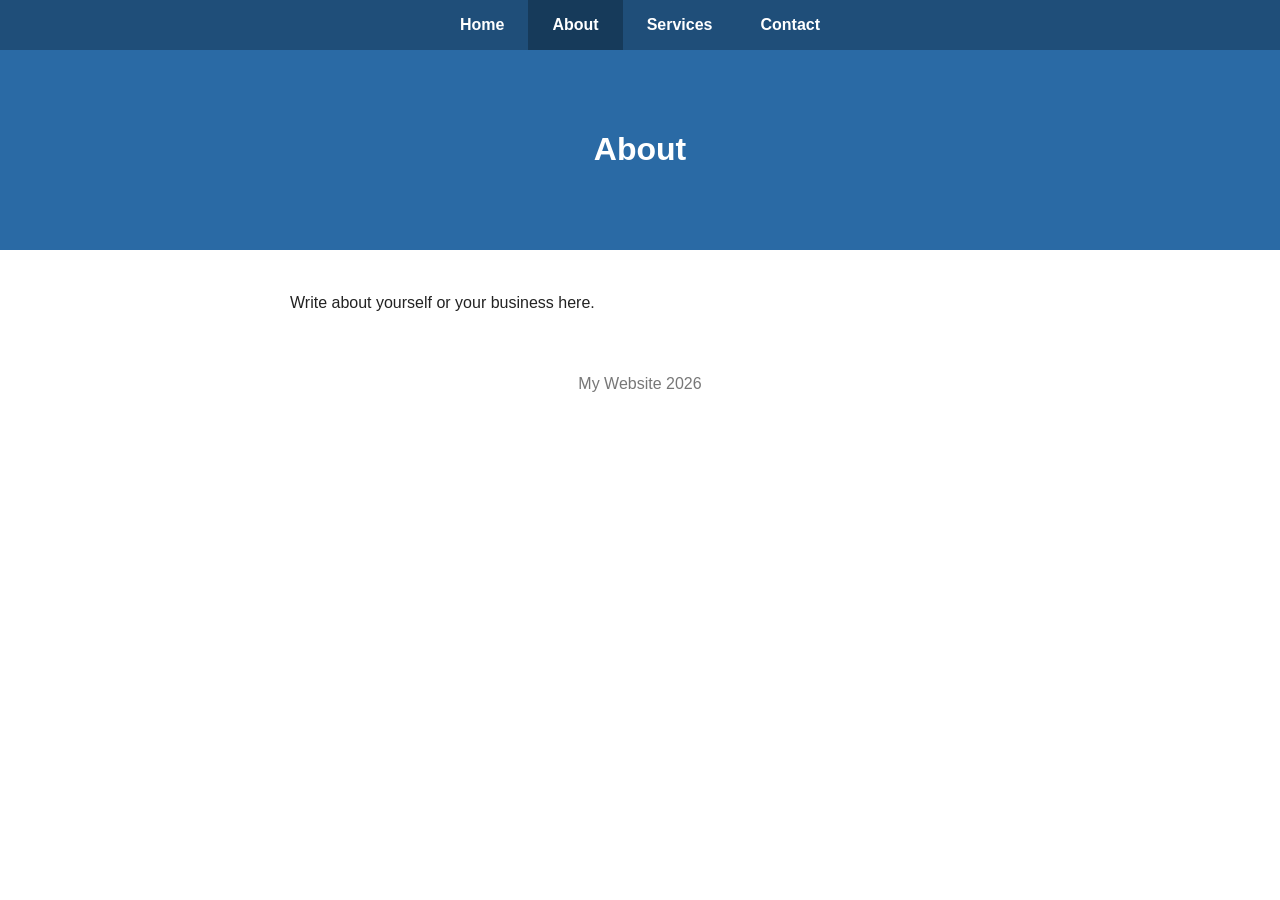
==== About.html @ 81dd599b "Add About.html page with basic structure" ====
<!DOCTYPE html>
<html lang="en">
<head>
  <meta charset="UTF-8">
  <meta name="viewport" content="width=device-width, initial-scale=1">
  <title>My Website - About</title>
  <style>
    body { font-family: Arial, sans-serif; margin: 0; color: #222; }
    nav { background: #1f4e79; display: flex; flex-wrap: wrap; justify-content: center; }
    nav a { color: white; text-decoration: none; padding: 16px 24px; font-weight: bold; }
    nav a:hover, nav a.active { background: #163a5a; }
    header { background: #2a6aa5; color: white; padding: 60px 20px; text-align: center; }
    main { max-width: 700px; margin: 40px auto; padding: 0 20px; line-height: 1.6; }
    footer { text-align: center; padding: 20px; color: #777; }
  </style>
</head>
<body>
  <nav>
    <a href="index.html">Home</a>
    <a href="about.html" class="active">About</a>
    <a href="services.html">Services</a>
    <a href="contact.html">Contact</a>
  </nav>
  <header>
    <h1>About</h1>
  </header>
  <main>
    <p>Write about yourself or your business here.</p>
  </main>
  <footer>My Website 2026</footer>
</body>
</html>
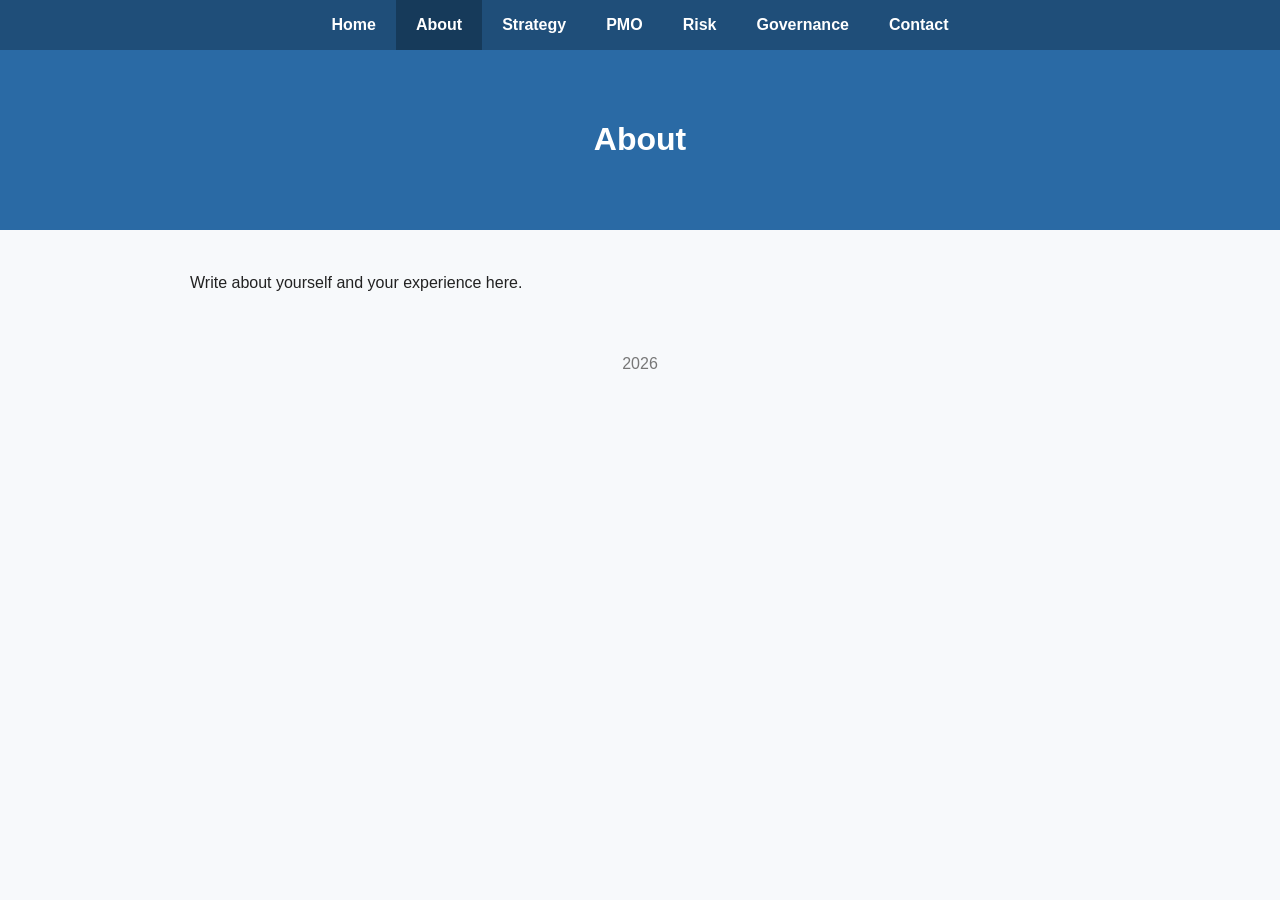
==== commit 3ab7e2ae: "Revise About page structure and content Updated the title and linked external stylesheet. Modified n" ====
--- a/About.html
+++ b/About.html
@@ -3,30 +3,25 @@
 <head>
   <meta charset="UTF-8">
   <meta name="viewport" content="width=device-width, initial-scale=1">
-  <title>My Website - About</title>
-  <style>
-    body { font-family: Arial, sans-serif; margin: 0; color: #222; }
-    nav { background: #1f4e79; display: flex; flex-wrap: wrap; justify-content: center; }
-    nav a { color: white; text-decoration: none; padding: 16px 24px; font-weight: bold; }
-    nav a:hover, nav a.active { background: #163a5a; }
-    header { background: #2a6aa5; color: white; padding: 60px 20px; text-align: center; }
-    main { max-width: 700px; margin: 40px auto; padding: 0 20px; line-height: 1.6; }
-    footer { text-align: center; padding: 20px; color: #777; }
-  </style>
+  <title>About</title>
+  <link rel="stylesheet" href="style.css">
 </head>
 <body>
   <nav>
     <a href="index.html">Home</a>
     <a href="about.html" class="active">About</a>
-    <a href="services.html">Services</a>
+    <a href="strategy.html">Strategy</a>
+    <a href="pmo.html">PMO</a>
+    <a href="risk.html">Risk</a>
+    <a href="governance.html">Governance</a>
     <a href="contact.html">Contact</a>
   </nav>
   <header>
     <h1>About</h1>
   </header>
   <main>
-    <p>Write about yourself or your business here.</p>
+    <p>Write about yourself and your experience here.</p>
   </main>
-  <footer>My Website 2026</footer>
+  <footer>2026</footer>
 </body>
 </html>
--- a/style.css
+++ b/style.css
@@ -0,0 +1,15 @@
+body { font-family: Arial, sans-serif; margin: 0; color: #222; background: #f7f9fb; }
+nav { background: #1f4e79; display: flex; flex-wrap: wrap; justify-content: center; }
+nav a { color: white; text-decoration: none; padding: 16px 20px; font-weight: bold; }
+nav a:hover, nav a.active { background: #163a5a; }
+header { background: #2a6aa5; color: white; padding: 50px 20px; text-align: center; }
+main { max-width: 900px; margin: 40px auto; padding: 0 20px; line-height: 1.6; }
+h2 { color: #1f4e79; border-bottom: 2px solid #d5e2ef; padding-bottom: 6px; margin-top: 40px; }
+.videos { display: grid; grid-template-columns: repeat(auto-fit, minmax(280px, 1fr)); gap: 20px; }
+.video { position: relative; padding-bottom: 56.25%; height: 0; overflow: hidden; border-radius: 8px; background: #000; }
+.video iframe { position: absolute; top: 0; left: 0; width: 100%; height: 100%; border: 0; }
+.books { display: grid; grid-template-columns: repeat(auto-fit, minmax(240px, 1fr)); gap: 16px; }
+.book { background: white; border: 1px solid #dde5ee; border-radius: 8px; padding: 16px; }
+.book h3 { margin: 0 0 6px; font-size: 1rem; color: #1f4e79; }
+.book p { margin: 0; color: #555; font-size: 0.9rem; }
+footer { text-align: center; padding: 20px; color: #777; }
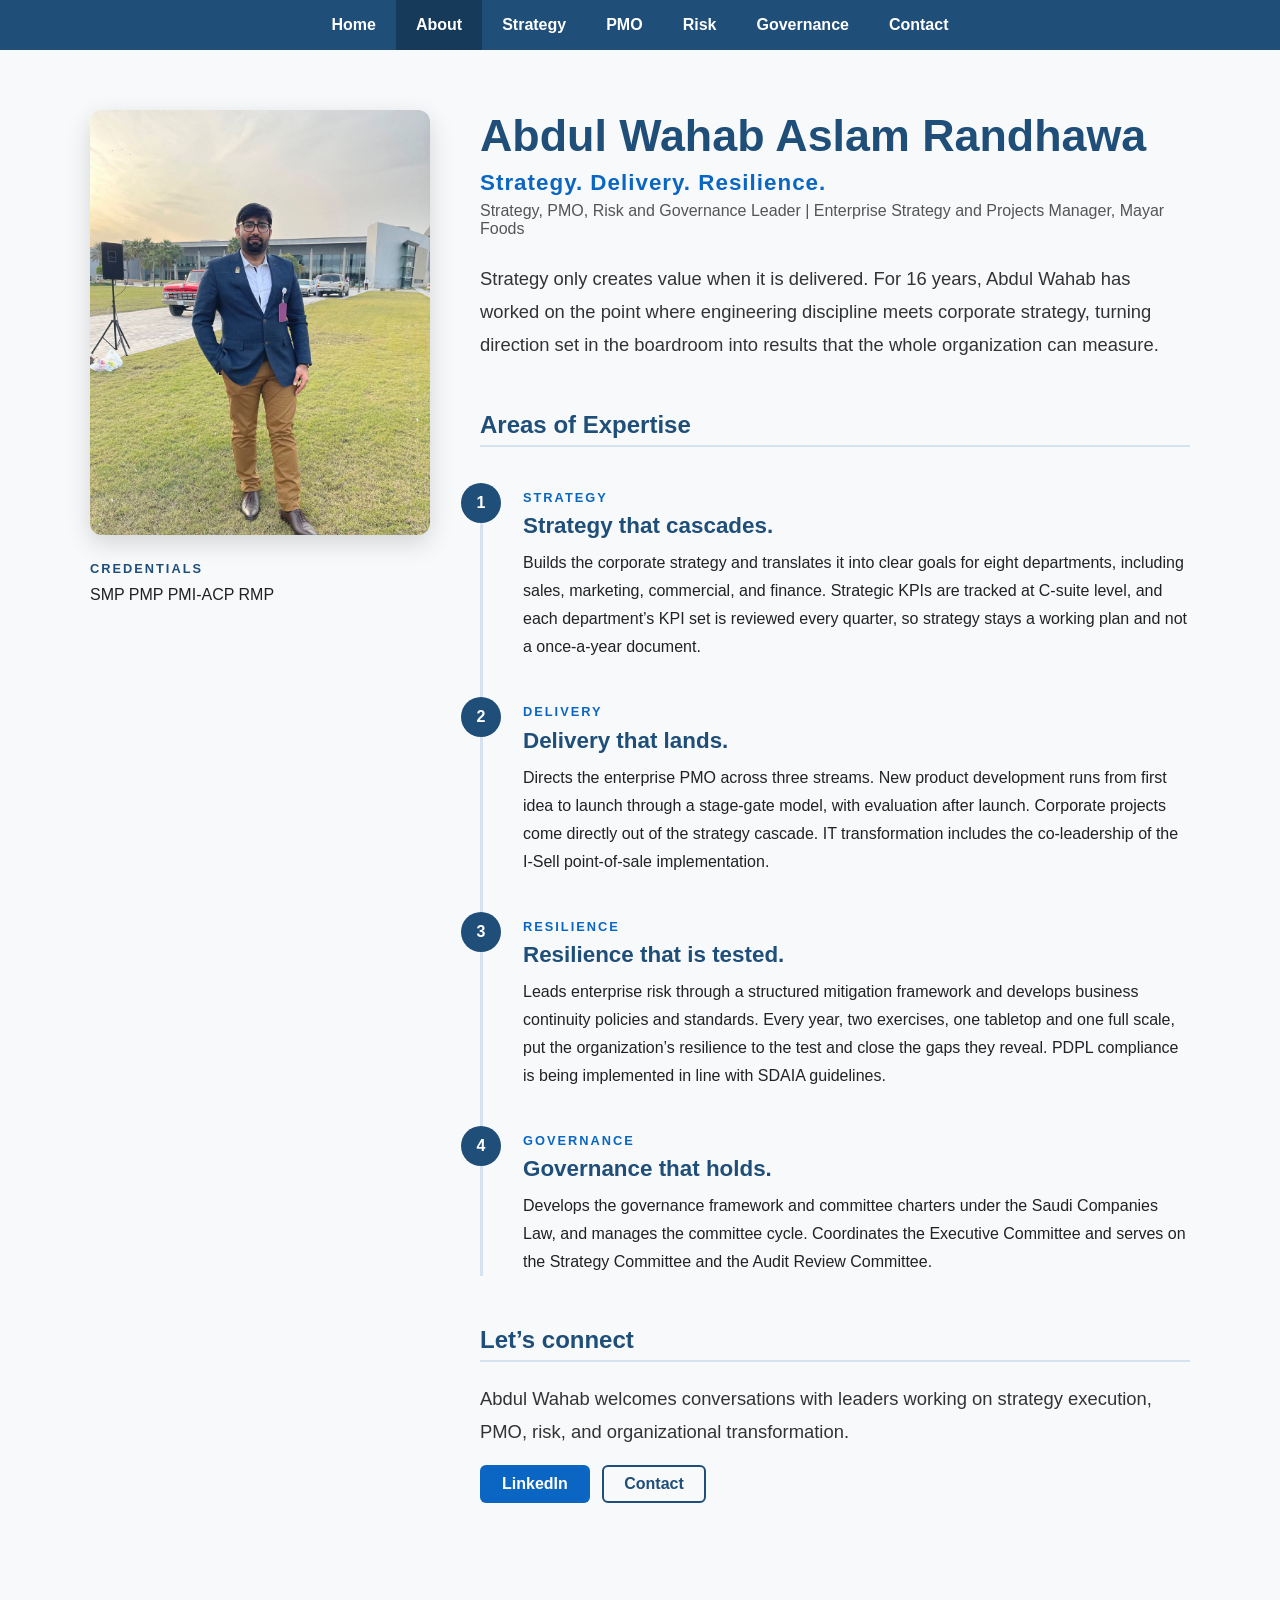
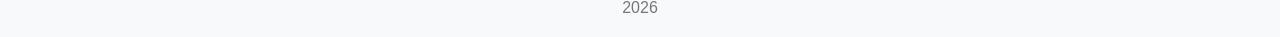
==== commit 34a663ec: "Update About.html" ====
--- a/About.html
+++ b/About.html
@@ -3,7 +3,7 @@
 <head>
   <meta charset="UTF-8">
   <meta name="viewport" content="width=device-width, initial-scale=1">
-  <title>About</title>
+  <title>About | Abdul Wahab Aslam Randhawa</title>
   <link rel="stylesheet" href="style.css">
 </head>
 <body>
@@ -16,12 +16,65 @@
     <a href="governance.html">Governance</a>
     <a href="contact.html">Contact</a>
   </nav>
-  <header>
-    <h1>About</h1>
-  </header>
-  <main>
-    <p>Write about yourself and your experience here.</p>
-  </main>
+
+  <div class="about-layout">
+
+    <aside class="about-side">
+      <img class="about-photo" src="profile.jpeg" alt="Abdul Wahab Aslam Randhawa">
+      <p class="side-title">Credentials</p>
+      <div class="pills">
+        <span class="pill">SMP</span>
+        <span class="pill">PMP</span>
+        <span class="pill">PMI-ACP</span>
+        <span class="pill">RMP</span>
+      </div>
+    </aside>
+
+    <div class="about-main">
+      <h1 class="about-name">Abdul Wahab Aslam Randhawa</h1>
+      <p class="about-tagline">Strategy. Delivery. Resilience.</p>
+      <p class="about-role">Strategy, PMO, Risk and Governance Leader | Enterprise Strategy and Projects Manager, Mayar Foods</p>
+      <p class="about-intro">Strategy only creates value when it is delivered. For 16 years, Abdul Wahab has worked on the point where engineering discipline meets corporate strategy, turning direction set in the boardroom into results that the whole organization can measure.</p>
+
+      <h2>Areas of Expertise</h2>
+      <div class="timeline">
+
+        <div class="step" data-n="1">
+          <p class="tag">Strategy</p>
+          <h3>Strategy that cascades.</h3>
+          <p>Builds the corporate strategy and translates it into clear goals for eight departments, including sales, marketing, commercial, and finance. Strategic KPIs are tracked at C-suite level, and each department’s KPI set is reviewed every quarter, so strategy stays a working plan and not a once-a-year document.</p>
+        </div>
+
+        <div class="step" data-n="2">
+          <p class="tag">Delivery</p>
+          <h3>Delivery that lands.</h3>
+          <p>Directs the enterprise PMO across three streams. New product development runs from first idea to launch through a stage-gate model, with evaluation after launch. Corporate projects come directly out of the strategy cascade. IT transformation includes the co-leadership of the I-Sell point-of-sale implementation.</p>
+        </div>
+
+        <div class="step" data-n="3">
+          <p class="tag">Resilience</p>
+          <h3>Resilience that is tested.</h3>
+          <p>Leads enterprise risk through a structured mitigation framework and develops business continuity policies and standards. Every year, two exercises, one tabletop and one full scale, put the organization’s resilience to the test and close the gaps they reveal. PDPL compliance is being implemented in line with SDAIA guidelines.</p>
+        </div>
+
+        <div class="step" data-n="4">
+          <p class="tag">Governance</p>
+          <h3>Governance that holds.</h3>
+          <p>Develops the governance framework and committee charters under the Saudi Companies Law, and manages the committee cycle. Coordinates the Executive Committee and serves on the Strategy Committee and the Audit Review Committee.</p>
+        </div>
+
+      </div>
+
+      <h2>Let’s connect</h2>
+      <p class="about-intro">Abdul Wahab welcomes conversations with leaders working on strategy execution, PMO, risk, and organizational transformation.</p>
+      <p>
+        <a class="button-blue" href="https://www.linkedin.com/in/your-name" target="_blank" rel="noopener">LinkedIn</a>
+        <a class="button-outline" href="contact.html">Contact</a>
+      </p>
+    </div>
+
+  </div>
+
   <footer>2026</footer>
 </body>
 </html>
--- a/style.css
+++ b/style.css
@@ -5,6 +5,8 @@
 header { background: #2a6aa5; color: white; padding: 50px 20px; text-align: center; }
 main { max-width: 900px; margin: 40px auto; padding: 0 20px; line-height: 1.6; }
 h2 { color: #1f4e79; border-bottom: 2px solid #d5e2ef; padding-bottom: 6px; margin-top: 40px; }
+footer { text-align: center; padding: 20px; color: #777; }
+
 .videos { display: grid; grid-template-columns: repeat(auto-fit, minmax(280px, 1fr)); gap: 20px; }
 .video { position: relative; padding-bottom: 56.25%; height: 0; overflow: hidden; border-radius: 8px; background: #000; }
 .video iframe { position: absolute; top: 0; left: 0; width: 100%; height: 100%; border: 0; }
@@ -12,4 +14,65 @@
 .book { background: white; border: 1px solid #dde5ee; border-radius: 8px; padding: 16px; }
 .book h3 { margin: 0 0 6px; font-size: 1rem; color: #1f4e79; }
 .book p { margin: 0; color: #555; font-size: 0.9rem; }
-footer { text-align: center; padding: 20px; color: #777; }
+
+.button { display: inline-block; background: white; color: #1f4e79; padding: 10px 22px; border-radius: 6px; font-weight: bold; text-decoration: none; margin-top: 14px; }
+.button:hover { background: #d5e2ef; }
+.button-blue { display: inline-block; background: #0a66c2; color: white; padding: 10px 22px; border-radius: 6px; font-weight: bold; text-decoration: none; }
+.button-blue:hover { background: #084d93; }
+
+.hero { position: relative; overflow: hidden; padding: 90px 20px; background: #1f4e79; }
+.hero video { position: absolute; top: 0; left: 0; width: 100%; height: 100%; object-fit: cover; z-index: 0; }
+.hero::after { content: ""; position: absolute; top: 0; left: 0; width: 100%; height: 100%; background: rgba(15, 40, 70, 0.55); z-index: 1; }
+.hero-content { position: relative; z-index: 2; }
+
+.cards { display: grid; grid-template-columns: repeat(auto-fit, minmax(220px, 1fr)); gap: 16px; }
+.card { background: white; border: 1px solid #dde5ee; border-radius: 8px; padding: 20px; }
+.card h3 { margin: 0 0 8px; color: #1f4e79; }
+.card p { margin: 0 0 14px; color: #555; font-size: 0.95rem; }
+.card a { color: #0a66c2; font-weight: bold; text-decoration: none; }
+.card a:hover { text-decoration: underline; }
+
+.about-hero { position: relative; background: #1f4e79 url('profile.jpeg') center 25% / cover no-repeat; color: white; padding: 110px 20px; }
+.about-hero::before { content: ""; position: absolute; top: 0; left: 0; width: 100%; height: 100%; background: rgba(15, 40, 70, 0.5); }
+.about-content { position: relative; max-width: 900px; margin: 0 auto; line-height: 1.7; }
+.eyebrow { text-transform: uppercase; letter-spacing: 3px; font-size: 0.85rem; margin: 0 0 12px; opacity: 0.9; }
+.about-content h2.headline { color: white; border: none; margin: 0 0 18px; font-size: clamp(1.8rem, 4.5vw, 2.9rem); line-height: 1.2; }
+.subhead { font-size: 1.1rem; line-height: 1.7; max-width: 760px; }
+.stats { display: flex; flex-wrap: wrap; gap: 14px 40px; margin: 28px 0; }
+.stat strong { display: block; font-size: 2.2rem; line-height: 1.1; }
+.stat span { font-size: 0.9rem; opacity: 0.9; }
+
+.story { background: white; padding: 70px 20px; }
+.story-inner { max-width: 820px; margin: 0 auto; }
+.story h2 { margin-top: 0; }
+.story-intro { font-size: 1.1rem; color: #444; line-height: 1.7; }
+.timeline { margin: 40px 0 10px; padding-left: 40px; border-left: 3px solid #d5e2ef; }
+.step { position: relative; margin-bottom: 40px; }
+.step::before { content: attr(data-n); position: absolute; left: -62px; top: -4px; width: 40px; height: 40px; border-radius: 50%; background: #1f4e79; color: white; font-weight: bold; text-align: center; line-height: 40px; }
+.step .tag { color: #0a66c2; font-weight: bold; font-size: 0.8rem; letter-spacing: 2px; text-transform: uppercase; margin: 0 0 4px; }
+.step h3 { margin: 0 0 10px; color: #1f4e79; font-size: 1.4rem; }
+.step p { margin: 0 0 10px; line-height: 1.75; }
+
+.creds { max-width: 900px; margin: 0 auto; padding: 60px 20px 10px; }
+.cred-list { display: grid; grid-template-columns: repeat(auto-fit, minmax(min(100%, 340px), 1fr)); gap: 0 40px; }
+.cred { display: flex; gap: 16px; align-items: flex-start; padding: 18px 0; border-top: 1px solid #d5e2ef; }
+.cred-code { flex: 0 0 auto; min-width: 84px; text-align: center; background: #1f4e79; color: white; font-weight: bold; font-size: 0.9rem; letter-spacing: 1px; padding: 8px 10px; border-radius: 8px; }
+.cred h3 { margin: 0; font-size: 1.05rem; color: #1f4e79; }
+.cred .issuer { margin: 2px 0 4px; font-size: 0.85rem; font-weight: bold; color: #0a66c2; }
+.cred p { margin: 0; font-size: 0.92rem; color: #555; line-height: 1.6; }
+.about-layout { max-width: 1100px; margin: 0 auto; padding: 60px 20px; display: grid; grid-template-columns: 340px 1fr; gap: 50px; align-items: start; }
+.about-side { position: sticky; top: 30px; }
+.about-photo { display: block; width: 100%; aspect-ratio: 4 / 5; object-fit: cover; object-position: center 20%; border-radius: 12px; box-shadow: 0 8px 24px rgba(0, 0, 0, 0.15); }
+.side-title { text-transform: uppercase; letter-spacing: 2px; font-size: 0.8rem; font-weight: bold; color: #1f4e79; margin: 26px 0 10px; }
+.about-name { color: #1f4e79; font-size: clamp(2rem, 4vw, 2.8rem); line-height: 1.15; margin: 0 0 8px; }
+.about-tagline { color: #0a66c2; font-size: 1.4rem; font-weight: bold; letter-spacing: 1px; margin: 0 0 6px; }
+.about-role { color: #555; margin: 0 0 24px; }
+.about-intro { font-size: 1.15rem; line-height: 1.8; color: #333; margin: 0 0 10px; }
+.about-main h2 { margin-top: 50px; }
+.button-outline { display: inline-block; border: 2px solid #1f4e79; color: #1f4e79; padding: 8px 20px; border-radius: 6px; font-weight: bold; text-decoration: none; margin-left: 8px; }
+.button-outline:hover { background: #d5e2ef; }
+@media (max-width: 800px) {
+  .about-layout { grid-template-columns: 1fr; gap: 30px; }
+  .about-side { position: static; }
+  .about-photo { max-width: 320px; margin: 0 auto; }
+}
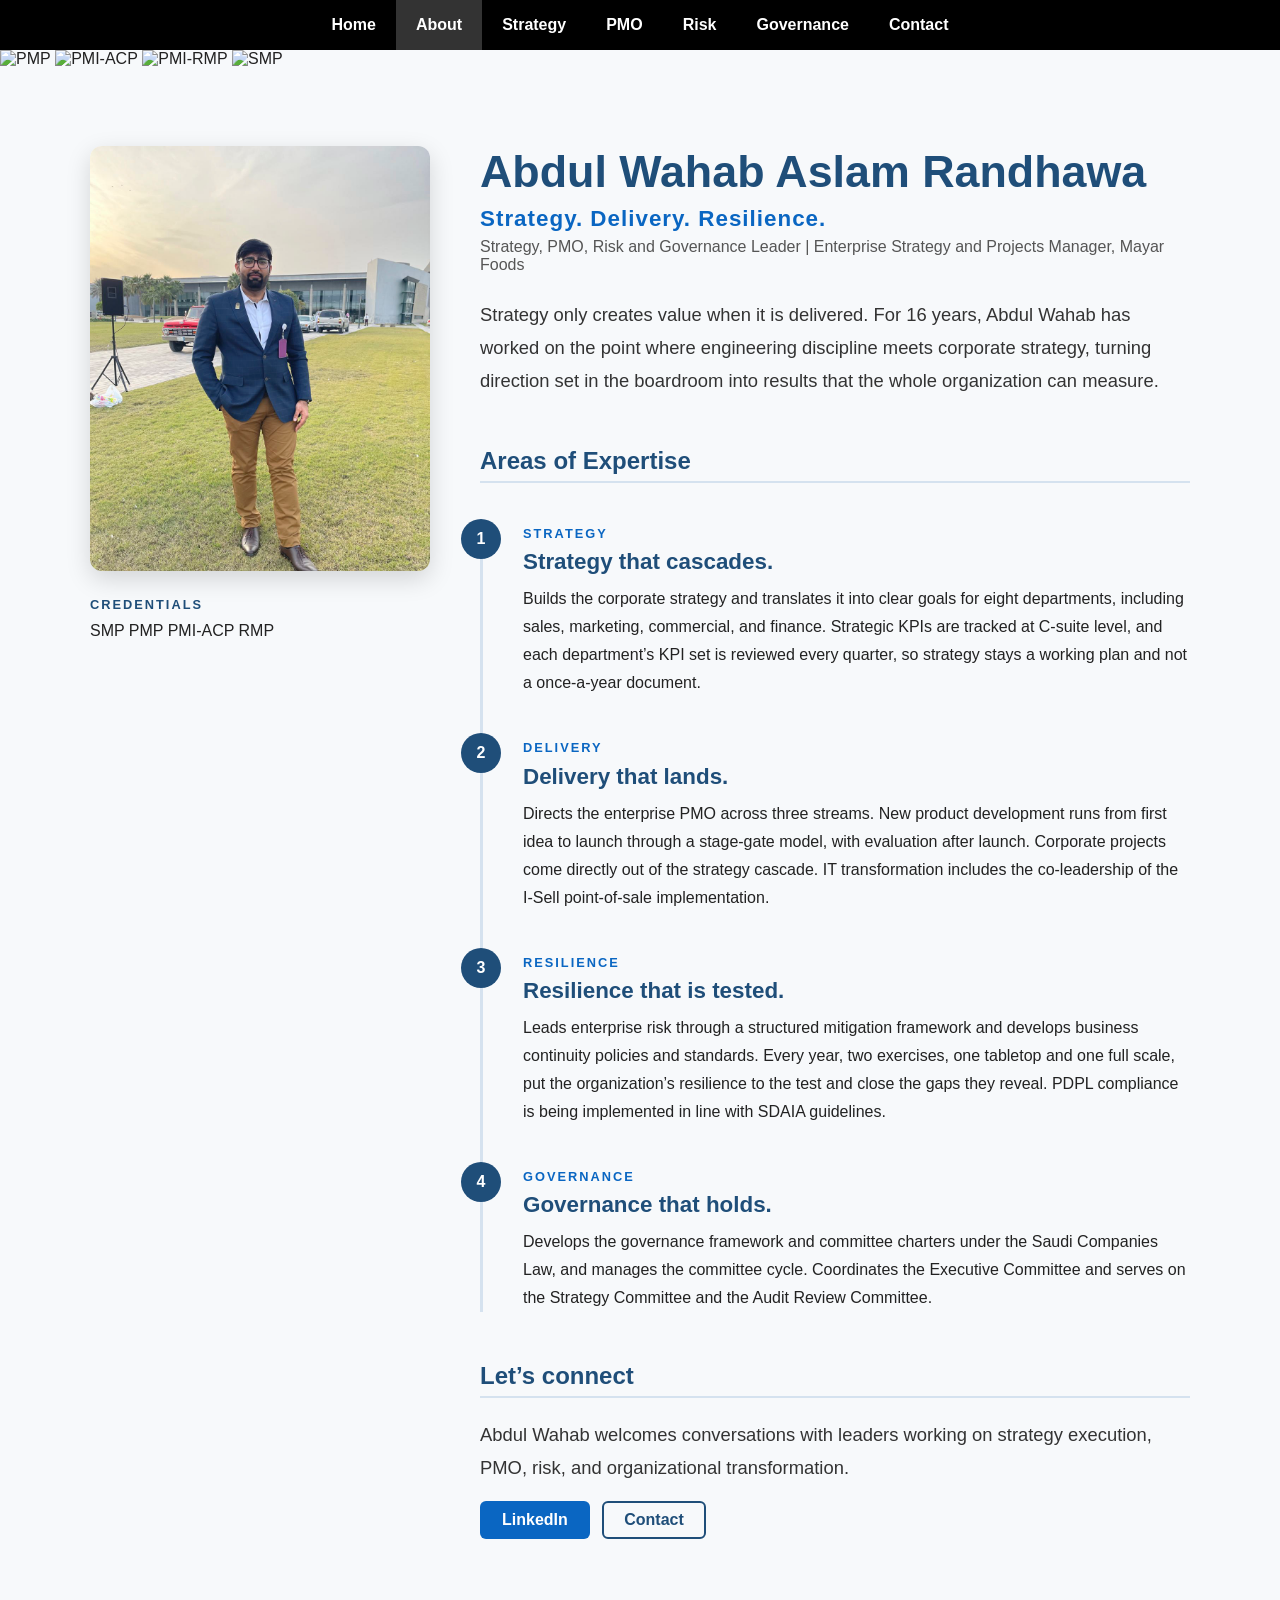
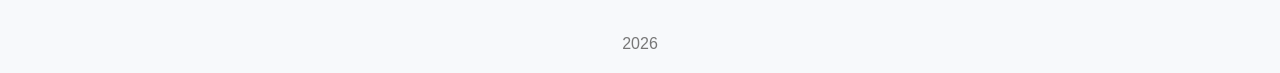
==== commit 07399b28: "Add logo strip section to About.html" ====
--- a/About.html
+++ b/About.html
@@ -16,7 +16,22 @@
     <a href="governance.html">Governance</a>
     <a href="contact.html">Contact</a>
   </nav>
-
+<div class="logo-strip">
+    <div class="logo-track">
+      <div class="logo-group">
+        <img src="pmp.png" alt="PMP">
+        <img src="pmi-acp.png" alt="PMI-ACP">
+        <img src="pmi-rmp.png" alt="PMI-RMP">
+        <img src="smp.png" alt="SMP">
+      </div>
+      <div class="logo-group" aria-hidden="true">
+        <img src="pmp.png" alt="">
+        <img src="pmi-acp.png" alt="">
+        <img src="pmi-rmp.png" alt="">
+        <img src="smp.png" alt="">
+      </div>
+    </div>
+  </div>
   <div class="about-layout">
 
     <aside class="about-side">
--- a/style.css
+++ b/style.css
@@ -1,7 +1,7 @@
 body { font-family: Arial, sans-serif; margin: 0; color: #222; background: #f7f9fb; }
-nav { background: #1f4e79; display: flex; flex-wrap: wrap; justify-content: center; }
+nav { background: #000000; display: flex; flex-wrap: wrap; justify-content: center; }
 nav a { color: white; text-decoration: none; padding: 16px 20px; font-weight: bold; }
-nav a:hover, nav a.active { background: #163a5a; }
+nav a:hover, nav a.active { background: #333333; }
 header { background: #2a6aa5; color: white; padding: 50px 20px; text-align: center; }
 main { max-width: 900px; margin: 40px auto; padding: 0 20px; line-height: 1.6; }
 h2 { color: #1f4e79; border-bottom: 2px solid #d5e2ef; padding-bottom: 6px; margin-top: 40px; }
@@ -33,7 +33,7 @@
 .card a:hover { text-decoration: underline; }
 
 .about-hero { position: relative; background: #1f4e79 url('profile.jpeg') center 25% / cover no-repeat; color: white; padding: 110px 20px; }
-.about-hero::before { content: ""; position: absolute; top: 0; left: 0; width: 100%; height: 100%; background: rgba(15, 40, 70, 0.5); }
+.about-hero::before { content: ""; position: absolute; top: 0; left: 0; width: 100%; height: 100%; background: linear-gradient(to top, rgba(15, 40, 70, 0.75) 0%, rgba(15, 40, 70, 0) 55%); }
 .about-content { position: relative; max-width: 900px; margin: 0 auto; line-height: 1.7; }
 .eyebrow { text-transform: uppercase; letter-spacing: 3px; font-size: 0.85rem; margin: 0 0 12px; opacity: 0.9; }
 .about-content h2.headline { color: white; border: none; margin: 0 0 18px; font-size: clamp(1.8rem, 4.5vw, 2.9rem); line-height: 1.2; }
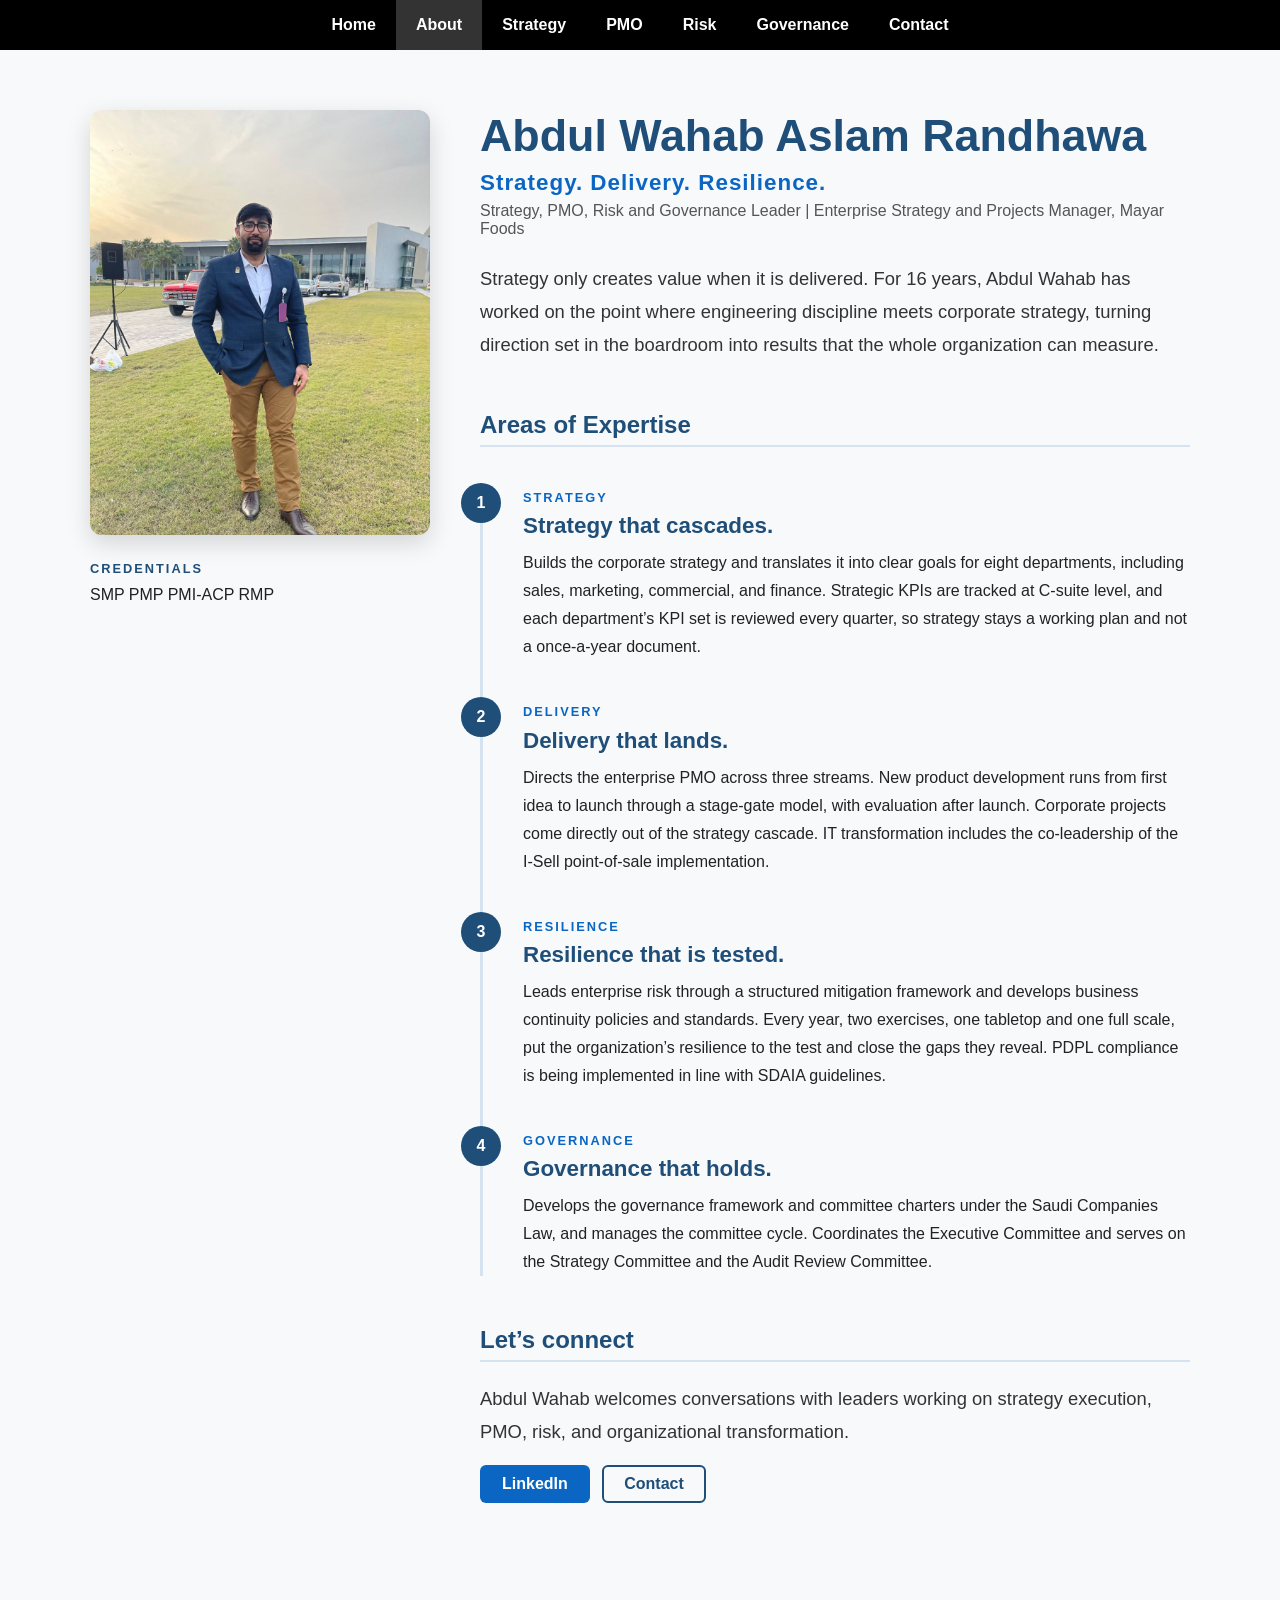
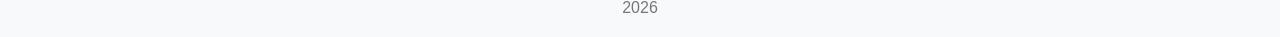
==== commit fd4eae13: "Update About.html" ====
--- a/About.html
+++ b/About.html
@@ -16,22 +16,6 @@
     <a href="governance.html">Governance</a>
     <a href="contact.html">Contact</a>
   </nav>
-<div class="logo-strip">
-    <div class="logo-track">
-      <div class="logo-group">
-        <img src="pmp.png" alt="PMP">
-        <img src="pmi-acp.png" alt="PMI-ACP">
-        <img src="pmi-rmp.png" alt="PMI-RMP">
-        <img src="smp.png" alt="SMP">
-      </div>
-      <div class="logo-group" aria-hidden="true">
-        <img src="pmp.png" alt="">
-        <img src="pmi-acp.png" alt="">
-        <img src="pmi-rmp.png" alt="">
-        <img src="smp.png" alt="">
-      </div>
-    </div>
-  </div>
   <div class="about-layout">
 
     <aside class="about-side">
